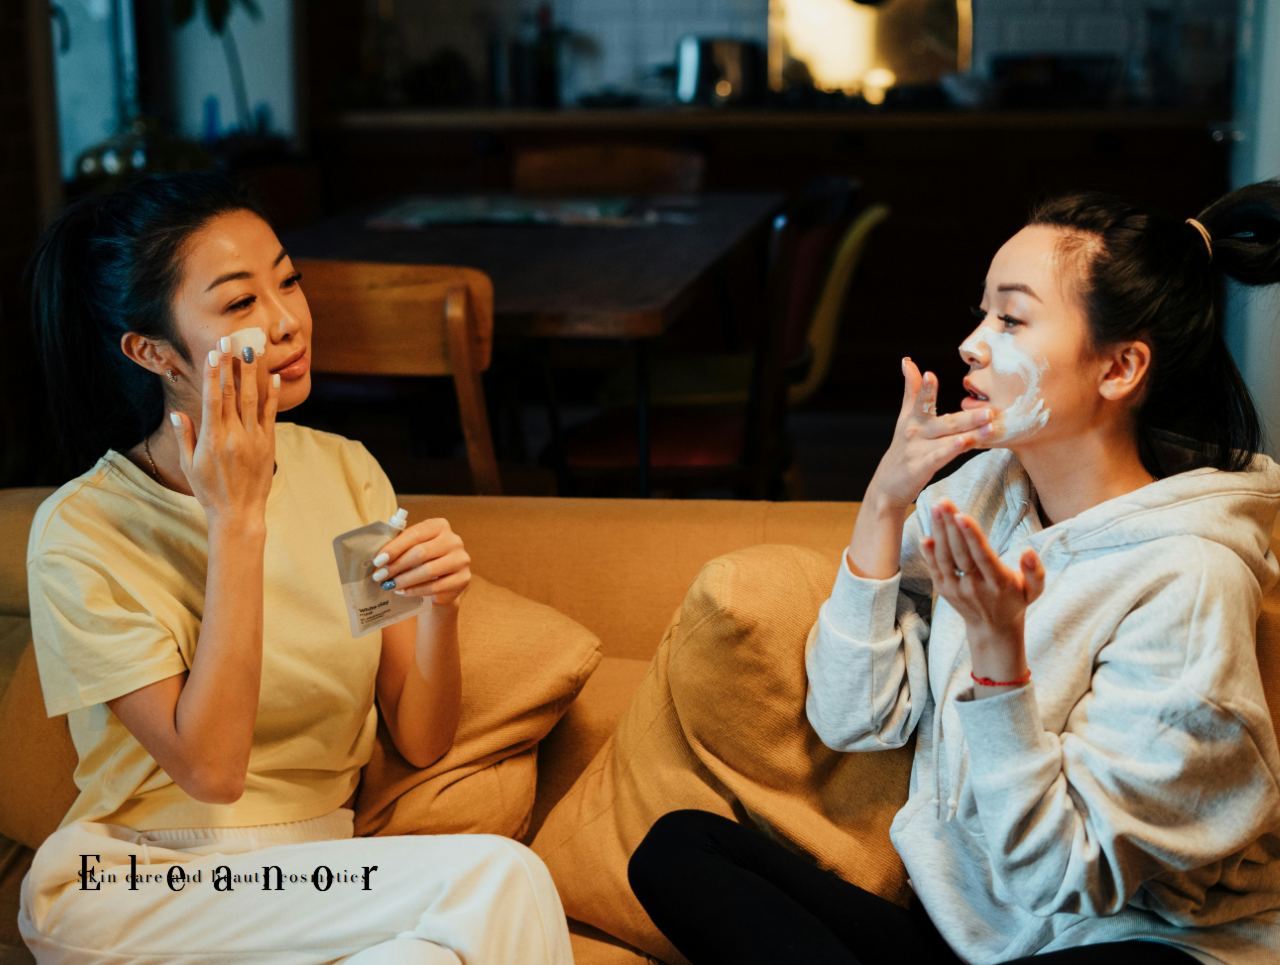
==== index.html @ 28b4849c "imagens primeira page" ====
<!DOCTYPE html>
<html lang="pt">
<head>
    <meta charset="UTF-8">
    <meta name="viewport" content="width=device-width, initial-scale=1.0">
    <title>Eleanor - Skin Care and Beauty Cosmetics</title>
    <link rel="stylesheet" href="css/main.css">
</head>
<body>
    <div class="texto">
        <h1>Eleanor</h1>
        <h2>Skin care and beauty cosmetics</h2>
    </div>
    <button class="botao">
            <img src="icons/Ellipse.png" alt="Ícone esquerdo" class="esquerdo">
            <p>Get started</p>
        <div class="direito">
            <img src="icons/arrow_right1.png" alt="Ícone direito">
            <img src="icons/arrow_right2.png" alt="Ícone direito">
            <img src="icons/arrow_right3.png" alt="Ícone direito">
        </div>
    </button>
</body>
</html>
---- css/main.css ----
@import url('https://fonts.googleapis.com/css2?family=Bodoni+Moda:ital,opsz,wght@0,6..96,400..900;1,6..96,400..900&family=Oranienbaum&display=swap');

* {
    margin: 0;
    padding: 0;
}

body {
    background: url(/imagens/fundo1.png) no-repeat;
    background-size: cover;
    text-align: center;
}


.texto {

    text-align: left;
    width: 100%;
    margin: 6%;
    padding-top: 60%;
    


    h1 {
        letter-spacing: 25px;
        font-family: "Oranienbaum", serif;
        font-size: 50px;
        font-weight: 400;
        text-shadow: 0 0 1px black ;
        margin-bottom: -3%;

    }

    h2 {
        
        font-size: 16px;
        letter-spacing: 2.2px;
        font-family: "Bodoni Moda", serif;
        font-weight: 400;
        text-shadow: 1px 1px 2px rgba(0, 0, 0, 0.50);
        width: 100%;
        margin-top: auto;
       
        
       

    }
}

button.botao {
    font-family: "Bodoni Moda", serif;
    position: fixed;
    left: 43%;
    transform: translateX(-50%);
    margin-top: 39%;
    background-color: rgba(248, 248, 248, 0.345);;
    display: flex;
    align-items: center;
    justify-content: center;
    border: none;
    border-radius: 19px;
    width: 50%;
    height: 4.5%;
    padding: 0;
}

p {  
    display: contents;  
    font-family: "Bodoni Moda", serif;
       
}

img {
    display: inline-flex;
    margin-right: -8px;
    
}

img.esquerdo {
    height: 40px;
    margin-right: 34%;
}
    
img.direito {
    min-width: 16px;
    min-height: 6px;
    
}

@media screen and (max-width: 600px) {

    body {
        background: url(/imagens/fundo1.png) no-repeat;
        background-size: cover;
        text-align: center;
    }

}

@media screen and (min-width:601px) and (max-width: 1024px)  {
    body {
        background: url(/imagens/tablet.jpg) no-repeat;
        background-size: cover;
        overflow: hidden;
      
    }

    .texto {
        text-align: left;
        width:58%;
        margin: 6%;
        padding-top: 61%;
        
    }

    .texto h1 {
        text-shadow: 0 0 1px #f8f8f8b7 ;
    }
    
    button.botao {
        font-family: "Bodoni Moda", serif;
        position: fixed;
        left: 43%;
        transform: translateX(-50%);
        margin-top: 39%;
        background-color: rgba(248, 248, 248, 0.345);;
        display: flex;
        align-items: center;
        justify-content: center;
        border: none;
        border-radius: 19px;
        width: 50%;
        height: 4.5%;
        padding: 0;
    }
    
    p {  
        display: contents;  
        font-family: "Bodoni Moda", serif;
           
    }
    
}

@media screen and (min-width: 1025px) {    
    
    body {
    background: url(/imagens/desktop.jpg) no-repeat;
    background-size: cover;
    background-position: center;
    overflow: hidden;
}

}
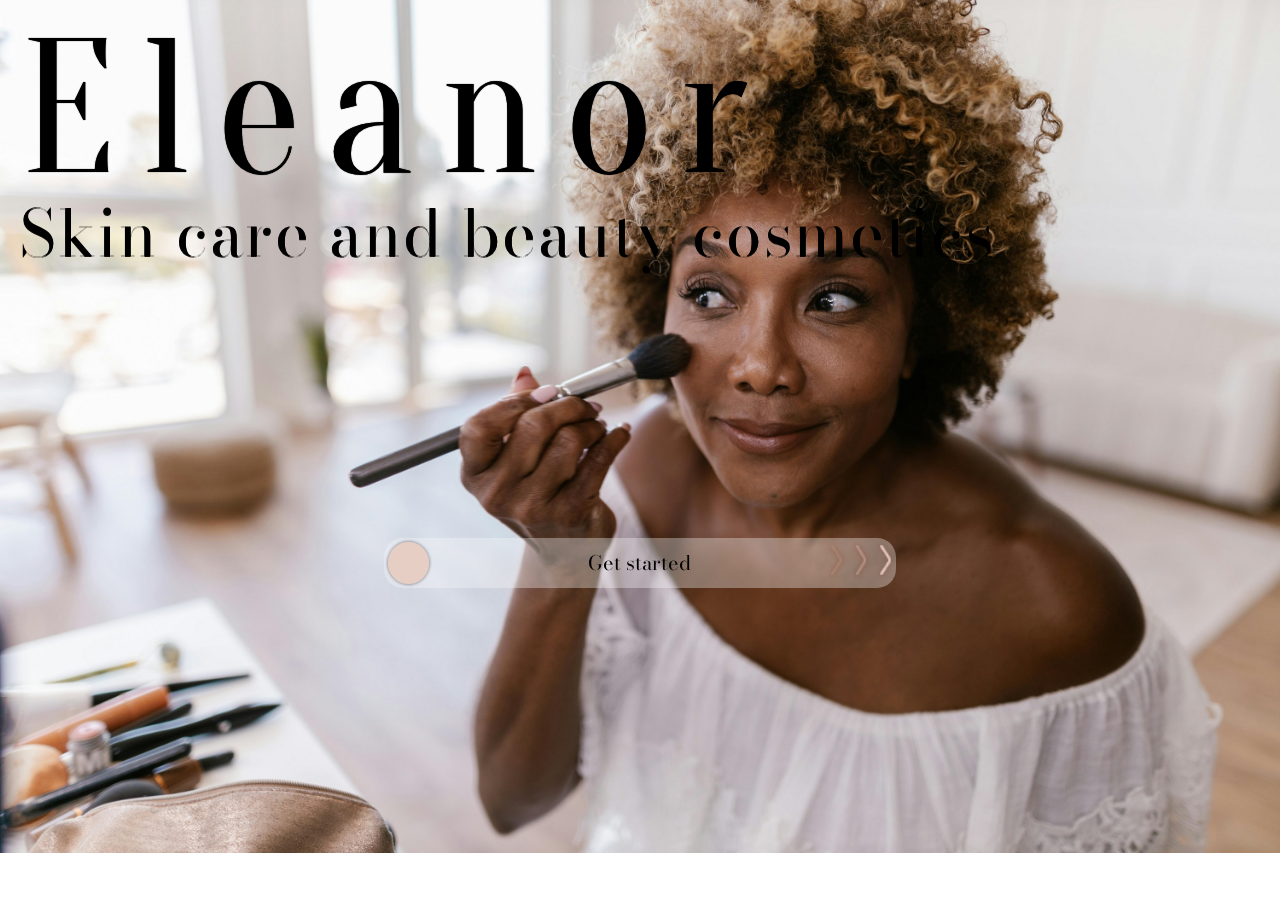
==== commit 35d3273f: "media query primeira page" ====
--- a/index.html
+++ b/index.html
@@ -7,18 +7,20 @@
     <link rel="stylesheet" href="css/main.css">
 </head>
 <body>
-    <div class="texto">
-        <h1>Eleanor</h1>
-        <h2>Skin care and beauty cosmetics</h2>
+    <main class="container">
+        <div class="titulo">Eleanor</div>
+        <div class="subtitulo">Skin care and beauty cosmetics</div>
+    </main>
+    <aside class="botao">
+        <img src="icons/Ellipse.png" alt="Ícone esquerdo" class="esquerdo">
+        <div>
+            <a href="page/page2.html">Get started</a>
+        </div>
+        <div>
+        <img src="icons/arrow_right1.png" alt="Ícone direito">
+        <img src="icons/arrow_right2.png" alt="Ícone direito">
+        <img src="icons/arrow_right3.png" alt="Ícone direito">
     </div>
-    <button class="botao">
-            <img src="icons/Ellipse.png" alt="Ícone esquerdo" class="esquerdo">
-            <p>Get started</p>
-        <div class="direito">
-            <img src="icons/arrow_right1.png" alt="Ícone direito">
-            <img src="icons/arrow_right2.png" alt="Ícone direito">
-            <img src="icons/arrow_right3.png" alt="Ícone direito">
-        </div>
-    </button>
+    </aside>
 </body>
 </html>--- a/css/main.css
+++ b/css/main.css
@@ -3,6 +3,7 @@
 * {
     margin: 0;
     padding: 0;
+    box-sizing: border-box;
 }
 
 body {
@@ -12,79 +13,61 @@
 }
 
 
-.texto {
-
+.container {
+    display: flex;
+    flex-direction: column;
     text-align: left;
     width: 100%;
-    margin: 6%;
-    padding-top: 60%;
-    
-
-
-    h1 {
-        letter-spacing: 25px;
-        font-family: "Oranienbaum", serif;
-        font-size: 50px;
-        font-weight: 400;
-        text-shadow: 0 0 1px black ;
-        margin-bottom: -3%;
-
-    }
-
-    h2 {
-        
-        font-size: 16px;
-        letter-spacing: 2.2px;
-        font-family: "Bodoni Moda", serif;
-        font-weight: 400;
-        text-shadow: 1px 1px 2px rgba(0, 0, 0, 0.50);
-        width: 100%;
-        margin-top: auto;
-       
-        
-       
-
-    }
-}
-
-button.botao {
+}
+
+.titulo {
+    letter-spacing: 25px;
+    font-family: "Oranienbaum", serif;
+    font-size: 50px;
+    font-weight: 400;
+    text-shadow: 0 0 1px black ;
+    margin-bottom: -3%;
+}
+
+.subtitulo {
+    font-size: 16px;
+    letter-spacing: 2.2px;
     font-family: "Bodoni Moda", serif;
-    position: fixed;
-    left: 43%;
-    transform: translateX(-50%);
-    margin-top: 39%;
-    background-color: rgba(248, 248, 248, 0.345);;
+    font-weight: 400;
+    text-shadow: 1px 1px 2px rgba(0, 0, 0, 0.50);
+    width: 100%;
+    margin-top: auto;
+}
+
+
+aside.botao {
     display: flex;
     align-items: center;
-    justify-content: center;
-    border: none;
+    justify-content:space-between;
+    font-family: "Bodoni Moda", serif;
+    background-color: rgba(248, 248, 248, 0.345);;
     border-radius: 19px;
-    width: 50%;
-    height: 4.5%;
-    padding: 0;
-}
-
-p {  
-    display: contents;  
-    font-family: "Bodoni Moda", serif;
-       
+    width: 60%;
+    margin-left: 20%;
+    
 }
 
 img {
-    display: inline-flex;
-    margin-right: -8px;
-    
-}
-
-img.esquerdo {
     height: 40px;
-    margin-right: 34%;
-}
-    
-img.direito {
+    flex-direction: row;
+}
+
+.esquerdo {
+    height: 50px;
+    margin-right: 4%;
+    
+}
+
+.direto{
     min-width: 16px;
     min-height: 6px;
     
+
 }
 
 @media screen and (max-width: 600px) {
@@ -95,60 +78,148 @@
         text-align: center;
     }
 
+    aside.botao {
+        display: flex;
+        align-items: center;
+        justify-content:space-between;
+        font-family: "Bodoni Moda", serif;
+        background-color: rgba(248, 248, 248, 0.345);;
+        border-radius: 19px;
+        width: 65%;
+    }
+
+    a { 
+        color: black;
+        font-size: 20px;
+        text-align: center;
+        text-decoration: none;
+        font-family: "Bodoni Moda", serif;
+    }
+
+    .container {
+        padding-top: 73%;
+        padding-left: 10%;
+        padding-bottom: 47%;
+    }
 }
 
 @media screen and (min-width:601px) and (max-width: 1024px)  {
     body {
-        background: url(/imagens/tablet.jpg) no-repeat;
+        background: url(/imagens/tablet.jpeg) no-repeat;
         background-size: cover;
         overflow: hidden;
-      
-    }
-
-    .texto {
-        text-align: left;
-        width:58%;
-        margin: 6%;
-        padding-top: 61%;
-        
-    }
-
-    .texto h1 {
-        text-shadow: 0 0 1px #f8f8f8b7 ;
-    }
-    
-    button.botao {
-        font-family: "Bodoni Moda", serif;
-        position: fixed;
-        left: 43%;
-        transform: translateX(-50%);
-        margin-top: 39%;
-        background-color: rgba(248, 248, 248, 0.345);;
+    }
+
+    .container {
+        width: 100%;
+        padding-top: 83%;
+        padding-bottom: 20%;
+        padding-left: 15%;
+    }
+
+    .titulo {
+        letter-spacing: 25px;
+        font-family: "Oranienbaum", serif;
+        font-size: 125px;
+        font-weight: 400;
+
+    }
+
+    .subtitulo {
+        
+        font-size: 32px;
+        letter-spacing: 2.2px;
+        font-family: "Bodoni Moda", serif;
+        color: black;
+        text-shadow: 0 1px rgba(2, 1, 1, 0.918);
+        width: 100%;
+        margin-top: auto;
+    }
+
+    aside.botao {
         display: flex;
         align-items: center;
-        justify-content: center;
-        border: none;
+        justify-content:space-between;
+        background-color: rgba(248, 248, 248, 0.345);;
         border-radius: 19px;
         width: 50%;
-        height: 4.5%;
-        padding: 0;
-    }
-    
-    p {  
-        display: contents;  
-        font-family: "Bodoni Moda", serif;
-           
-    }
-    
-}
-
-@media screen and (min-width: 1025px) {    
-    
+        margin-left: 25%;
+        
+    }
+
+    .esquerdo {
+        height: 50px;
+        margin-right: 10%;
+        
+    }
+    
+    a { 
+        color: black;
+        font-size: 25px;
+        text-align: center;
+        text-decoration: none;
+        font-family: "Bodoni Moda", serif;
+    }
+    .direito{
+        min-width: 16px;
+        min-height: 6px;
+        
+    
+    }
+}
+
+@media screen and (min-width: 1025px)  {    
+
     body {
     background: url(/imagens/desktop.jpg) no-repeat;
     background-size: cover;
-    background-position: center;
     overflow: hidden;
-}
-
-}
+    
+    }
+
+    .container {
+        position: fixed;
+        padding-bottom: 30%;
+    }
+
+    .titulo {  
+        letter-spacing: 25px;
+        font-family: "Oranienbaum", serif;
+        font-size: 12rem;
+        font-weight: 400;
+        padding-left: 20px;
+    }
+
+    .subtitulo {
+        font-size: 4rem;
+        letter-spacing: 2.2px;
+        font-family: "Bodoni Moda", serif;
+        color: black;
+        text-shadow: 0 1px rgba(2, 1, 1, 0.918);
+        width: 100%;
+        margin-top: auto;
+        padding-left: 20px;
+        
+    }
+
+    aside.botao {
+        position: fixed;
+        display: flex;
+        align-items: center;
+        justify-content:space-between;
+        background-color: rgba(248, 248, 248, 0.345);;
+        border-radius: 19px;
+        width: 40%;
+        margin-left: 30%;
+        margin-right: 30%;
+        margin-top: 42%;
+    }
+
+    a { 
+        color: black;
+        font-size: 20px;
+        text-align: center;
+        text-decoration: none;
+        font-family: "Bodoni Moda", serif;
+    }
+}
